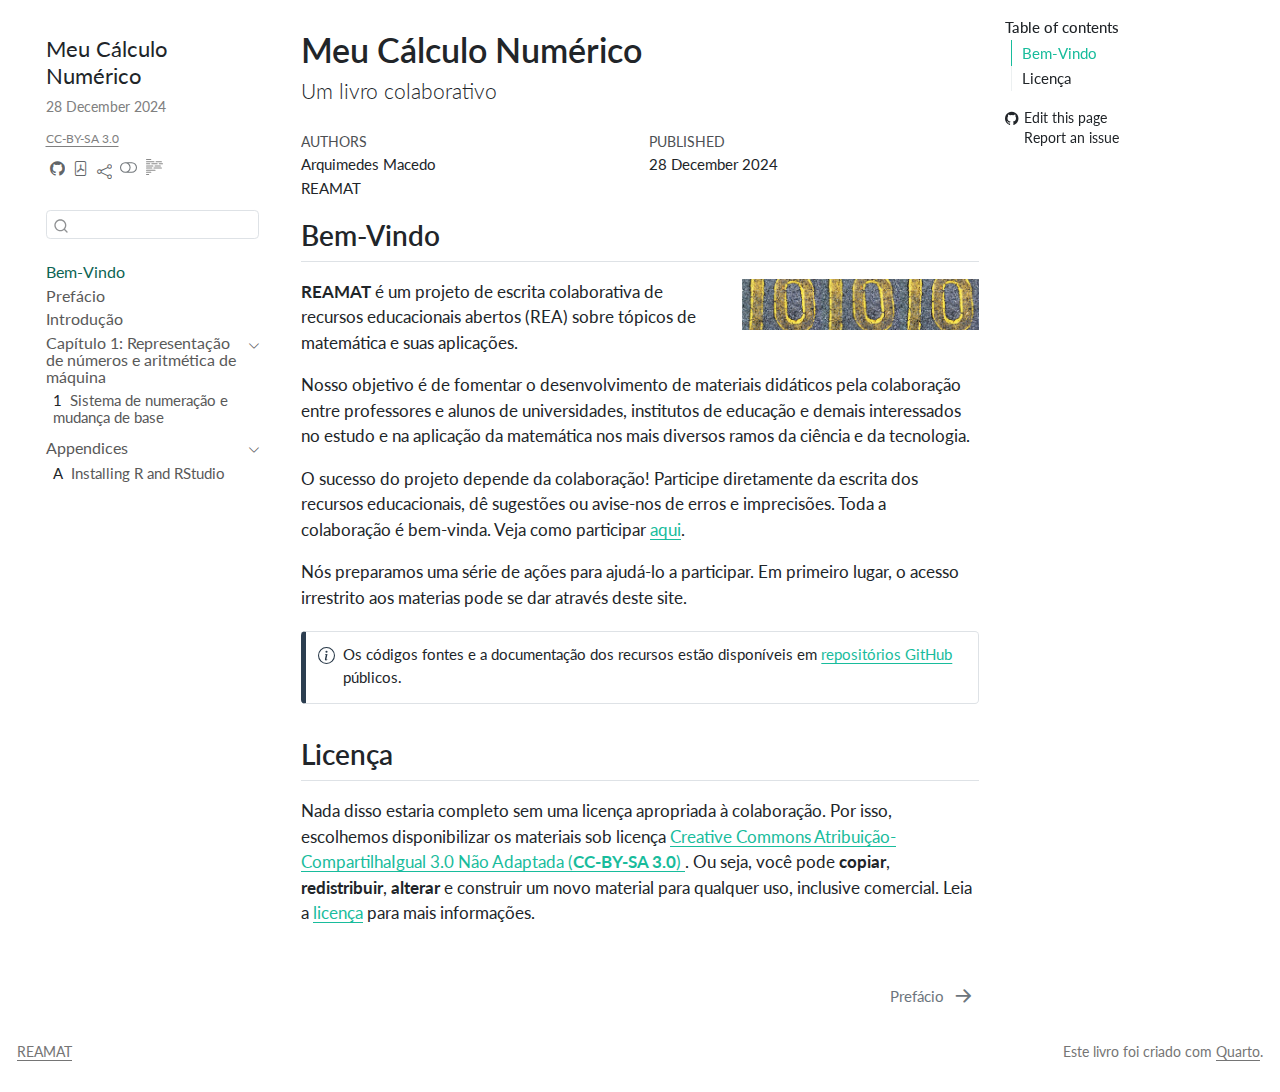
==== index.html @ 5744f6c1 "Built site for gh-pages" ====
<!DOCTYPE html>
<html xmlns="http://www.w3.org/1999/xhtml" lang="en" xml:lang="en"><head>

<meta charset="utf-8">
<meta name="generator" content="quarto-1.6.39">

<meta name="viewport" content="width=device-width, initial-scale=1.0, user-scalable=yes">

<meta name="author" content="Arquimedes Macedo">
<meta name="author" content="REAMAT">
<meta name="dcterms.date" content="2024-12-28">
<meta name="description" content="<p>Este livro é um projeto de escrita colaborativa de recursos educacionais abertos (REA) sobre tópicos de matemática e suas aplicações.</p>">

<title>Meu Cálculo Numérico</title>
<style>
code{white-space: pre-wrap;}
span.smallcaps{font-variant: small-caps;}
div.columns{display: flex; gap: min(4vw, 1.5em);}
div.column{flex: auto; overflow-x: auto;}
div.hanging-indent{margin-left: 1.5em; text-indent: -1.5em;}
ul.task-list{list-style: none;}
ul.task-list li input[type="checkbox"] {
  width: 0.8em;
  margin: 0 0.8em 0.2em -1em; /* quarto-specific, see https://github.com/quarto-dev/quarto-cli/issues/4556 */ 
  vertical-align: middle;
}
</style>


<script src="site_libs/quarto-nav/quarto-nav.js"></script>
<script src="site_libs/quarto-nav/headroom.min.js"></script>
<script src="site_libs/clipboard/clipboard.min.js"></script>
<script src="site_libs/quarto-search/autocomplete.umd.js"></script>
<script src="site_libs/quarto-search/fuse.min.js"></script>
<script src="site_libs/quarto-search/quarto-search.js"></script>
<meta name="quarto:offset" content="./">
<link href="./prefacio.html" rel="next">
<script src="site_libs/quarto-html/quarto.js"></script>
<script src="site_libs/quarto-html/popper.min.js"></script>
<script src="site_libs/quarto-html/tippy.umd.min.js"></script>
<script src="site_libs/quarto-html/anchor.min.js"></script>
<link href="site_libs/quarto-html/tippy.css" rel="stylesheet">
<link href="site_libs/quarto-html/quarto-syntax-highlighting-e26003cea8cd680ca0c55a263523d882.css" rel="stylesheet" class="quarto-color-scheme" id="quarto-text-highlighting-styles">
<link href="site_libs/quarto-html/quarto-syntax-highlighting-dark-d166b450ba5a8e9f7a0ab969bf6592c1.css" rel="prefetch" class="quarto-color-scheme quarto-color-alternate" id="quarto-text-highlighting-styles">
<script src="site_libs/bootstrap/bootstrap.min.js"></script>
<link href="site_libs/bootstrap/bootstrap-icons.css" rel="stylesheet">
<link href="site_libs/bootstrap/bootstrap-4f6263ad221f763a4834f521a0a25b97.min.css" rel="stylesheet" append-hash="true" class="quarto-color-scheme" id="quarto-bootstrap" data-mode="light">
<link href="site_libs/bootstrap/bootstrap-dark-022d0653e62d99952369f70845bfc6e9.min.css" rel="prefetch" append-hash="true" class="quarto-color-scheme quarto-color-alternate" id="quarto-bootstrap" data-mode="dark">
<script id="quarto-search-options" type="application/json">{
  "location": "sidebar",
  "copy-button": false,
  "collapse-after": 3,
  "panel-placement": "start",
  "type": "textbox",
  "limit": 50,
  "keyboard-shortcut": [
    "f",
    "/",
    "s"
  ],
  "show-item-context": false,
  "language": {
    "search-no-results-text": "No results",
    "search-matching-documents-text": "matching documents",
    "search-copy-link-title": "Copy link to search",
    "search-hide-matches-text": "Hide additional matches",
    "search-more-match-text": "more match in this document",
    "search-more-matches-text": "more matches in this document",
    "search-clear-button-title": "Clear",
    "search-text-placeholder": "",
    "search-detached-cancel-button-title": "Cancel",
    "search-submit-button-title": "Submit",
    "search-label": "Search"
  }
}</script>
<script type="text/x-mathjax-config">
  MathJax.Hub.Config({
    tex2jax: {
      inlineMath: [ ['$','$'], ["\\(","\\)"] ],
      displayMath: [ ['S$','S$'], ["\\[","\\]"] ]
      processEscapes: true
    }
  });
</script>


<link rel="stylesheet" href="helpers/html/styles.css">
<meta property="og:title" content="Meu Cálculo Numérico">
<meta property="og:description" content="Um livro colaborativo">
<meta property="og:image" content="https://www.ufrgs.br/reamat/CalculoNumerico/livro-py/main.html/jumbotron.jpg">
<meta property="og:site_name" content="Meu Cálculo Numérico">
</head>

<body class="nav-sidebar floating">

<div id="quarto-search-results"></div>
  <header id="quarto-header" class="headroom fixed-top">
  <nav class="quarto-secondary-nav">
    <div class="container-fluid d-flex">
      <button type="button" class="quarto-btn-toggle btn" data-bs-toggle="collapse" role="button" data-bs-target=".quarto-sidebar-collapse-item" aria-controls="quarto-sidebar" aria-expanded="false" aria-label="Toggle sidebar navigation" onclick="if (window.quartoToggleHeadroom) { window.quartoToggleHeadroom(); }">
        <i class="bi bi-layout-text-sidebar-reverse"></i>
      </button>
        <nav class="quarto-page-breadcrumbs" aria-label="breadcrumb"><ol class="breadcrumb"><li class="breadcrumb-item"><a href="./index.html">Bem-Vindo</a></li></ol></nav>
        <a class="flex-grow-1" role="navigation" data-bs-toggle="collapse" data-bs-target=".quarto-sidebar-collapse-item" aria-controls="quarto-sidebar" aria-expanded="false" aria-label="Toggle sidebar navigation" onclick="if (window.quartoToggleHeadroom) { window.quartoToggleHeadroom(); }">      
        </a>
      <button type="button" class="btn quarto-search-button" aria-label="Search" onclick="window.quartoOpenSearch();">
        <i class="bi bi-search"></i>
      </button>
    </div>
  </nav>
</header>
<!-- content -->
<div id="quarto-content" class="quarto-container page-columns page-rows-contents page-layout-article">
<!-- sidebar -->
  <nav id="quarto-sidebar" class="sidebar collapse collapse-horizontal quarto-sidebar-collapse-item sidebar-navigation floating overflow-auto">
    <div class="pt-lg-2 mt-2 text-left sidebar-header">
    <div class="sidebar-title mb-0 py-0">
      <a href="./">Meu Cálculo Numérico <br> <span style="color: gray; font-size: 0.8rem;">28 December 2024</span><br> </a><a href="https://creativecommons.org/licenses/by-sa/3.0/deed.pt_BR"><span style="color: gray; font-size: 0.7rem; text-decoration: underline;">CC-BY-SA 3.0</span></a><br> 
        <div class="sidebar-tools-main tools-wide">
    <a href="https://github.com/Ar-Kan/meu-calculo-numerico" title="Source Code" class="quarto-navigation-tool px-1" aria-label="Source Code"><i class="bi bi-github"></i></a>
    <a href="./Meu-Cálculo-Numérico.pdf" title="Download PDF" class="quarto-navigation-tool px-1" aria-label="Download PDF"><i class="bi bi-file-pdf"></i></a>
    <div class="dropdown">
      <a href="" title="Share" id="quarto-navigation-tool-dropdown-0" class="quarto-navigation-tool dropdown-toggle px-1" data-bs-toggle="dropdown" aria-expanded="false" role="link" aria-label="Share"><i class="bi bi-share"></i></a>
      <ul class="dropdown-menu" aria-labelledby="quarto-navigation-tool-dropdown-0">
          <li>
            <a class="dropdown-item sidebar-tools-main-item" href="https://twitter.com/intent/tweet?url=|url|">
              <i class="bi bi-twitter pe-1"></i>
            Twitter
            </a>
          </li>
          <li>
            <a class="dropdown-item sidebar-tools-main-item" href="https://www.facebook.com/sharer/sharer.php?u=|url|">
              <i class="bi bi-facebook pe-1"></i>
            Facebook
            </a>
          </li>
          <li>
            <a class="dropdown-item sidebar-tools-main-item" href="https://www.linkedin.com/sharing/share-offsite/?url=|url|">
              <i class="bi bi-linkedin pe-1"></i>
            LinkedIn
            </a>
          </li>
      </ul>
    </div>
  <a href="" class="quarto-color-scheme-toggle quarto-navigation-tool  px-1" onclick="window.quartoToggleColorScheme(); return false;" title="Toggle dark mode"><i class="bi"></i></a>
  <a href="" class="quarto-reader-toggle quarto-navigation-tool px-1" onclick="window.quartoToggleReader(); return false;" title="Toggle reader mode">
  <div class="quarto-reader-toggle-btn">
  <i class="bi"></i>
  </div>
</a>
</div>
    </div>
      </div>
        <div class="mt-2 flex-shrink-0 align-items-center">
        <div class="sidebar-search">
        <div id="quarto-search" class="" title="Search"></div>
        </div>
        </div>
    <div class="sidebar-menu-container"> 
    <ul class="list-unstyled mt-1">
        <li class="sidebar-item">
  <div class="sidebar-item-container"> 
  <a href="./index.html" class="sidebar-item-text sidebar-link active">
 <span class="menu-text">Bem-Vindo</span></a>
  </div>
</li>
        <li class="sidebar-item">
  <div class="sidebar-item-container"> 
  <a href="./prefacio.html" class="sidebar-item-text sidebar-link">
 <span class="menu-text">Prefácio</span></a>
  </div>
</li>
        <li class="sidebar-item">
  <div class="sidebar-item-container"> 
  <a href="./introducao.html" class="sidebar-item-text sidebar-link">
 <span class="menu-text">Introdução</span></a>
  </div>
</li>
        <li class="sidebar-item sidebar-item-section">
      <div class="sidebar-item-container"> 
            <a href="./capitulos/01_aritmetica/00_capitulo.html" class="sidebar-item-text sidebar-link">
 <span class="menu-text">Capítulo 1: Representação de números e aritmética de máquina</span></a>
          <a class="sidebar-item-toggle text-start" data-bs-toggle="collapse" data-bs-target="#quarto-sidebar-section-1" role="navigation" aria-expanded="true" aria-label="Toggle section">
            <i class="bi bi-chevron-right ms-2"></i>
          </a> 
      </div>
      <ul id="quarto-sidebar-section-1" class="collapse list-unstyled sidebar-section depth1 show">  
          <li class="sidebar-item">
  <div class="sidebar-item-container"> 
  <a href="./capitulos/01_aritmetica/01_sistema_de_numeracao.html" class="sidebar-item-text sidebar-link">
 <span class="menu-text"><span class="chapter-number">1</span>&nbsp; <span class="chapter-title">Sistema de numeração e mudança de base</span></span></a>
  </div>
</li>
      </ul>
  </li>
        <li class="sidebar-item sidebar-item-section">
      <div class="sidebar-item-container"> 
            <a class="sidebar-item-text sidebar-link text-start" data-bs-toggle="collapse" data-bs-target="#quarto-sidebar-section-2" role="navigation" aria-expanded="true">
 <span class="menu-text">Appendices</span></a>
          <a class="sidebar-item-toggle text-start" data-bs-toggle="collapse" data-bs-target="#quarto-sidebar-section-2" role="navigation" aria-expanded="true" aria-label="Toggle section">
            <i class="bi bi-chevron-right ms-2"></i>
          </a> 
      </div>
      <ul id="quarto-sidebar-section-2" class="collapse list-unstyled sidebar-section depth1 show">  
          <li class="sidebar-item">
  <div class="sidebar-item-container"> 
  <a href="./apendices/a1-starting.html" class="sidebar-item-text sidebar-link">
 <span class="menu-text"><span class="chapter-number">A</span>&nbsp; <span class="chapter-title">Installing R and RStudio</span></span></a>
  </div>
</li>
      </ul>
  </li>
    </ul>
    </div>
</nav>
<div id="quarto-sidebar-glass" class="quarto-sidebar-collapse-item" data-bs-toggle="collapse" data-bs-target=".quarto-sidebar-collapse-item"></div>
<!-- margin-sidebar -->
    <div id="quarto-margin-sidebar" class="sidebar margin-sidebar">
        <nav id="TOC" role="doc-toc" class="toc-active" data-toc-expanded="99">
    <h2 id="toc-title">Table of contents</h2>
   
  <ul>
  <li><a href="#bem-vindo" id="toc-bem-vindo" class="nav-link active" data-scroll-target="#bem-vindo">Bem-Vindo</a></li>
  <li><a href="#licença" id="toc-licença" class="nav-link" data-scroll-target="#licença">Licença</a></li>
  </ul>
<div class="toc-actions"><ul><li><a href="https://github.com/Ar-Kan/meu-calculo-numerico/edit/master/index.qmd" class="toc-action"><i class="bi bi-github"></i>Edit this page</a></li><li><a href="https://github.com/Ar-Kan/meu-calculo-numerico/issues/new" class="toc-action"><i class="bi empty"></i>Report an issue</a></li></ul></div></nav>
    </div>
<!-- main -->
<main class="content" id="quarto-document-content">

<header id="title-block-header" class="quarto-title-block default">
<div class="quarto-title">
<h1 class="title">Meu Cálculo Numérico</h1>
<p class="subtitle lead">Um livro colaborativo</p>
</div>



<div class="quarto-title-meta">

    <div>
    <div class="quarto-title-meta-heading">Authors</div>
    <div class="quarto-title-meta-contents">
             <p>Arquimedes Macedo </p>
             <p>REAMAT </p>
          </div>
  </div>
    
    <div>
    <div class="quarto-title-meta-heading">Published</div>
    <div class="quarto-title-meta-contents">
      <p class="date">28 December 2024</p>
    </div>
  </div>
  
    
  </div>
  


</header>



<section id="bem-vindo" class="level2 unnumbered">
<h2 class="unnumbered anchored" data-anchor-id="bem-vindo">Bem-Vindo</h2><p><img src="jumbotron.jpg" title="Meu Cálculo Numérico" class="quarto-cover-image img-fluid"></p>
<p><strong>REAMAT</strong> é um projeto de escrita colaborativa de recursos educacionais abertos (REA) sobre tópicos de matemática e suas aplicações.</p>
<p>Nosso objetivo é de fomentar o desenvolvimento de materiais didáticos pela colaboração entre professores e alunos de universidades, institutos de educação e demais interessados no estudo e na aplicação da matemática nos mais diversos ramos da ciência e da tecnologia.</p>
<p>O sucesso do projeto depende da colaboração! Participe diretamente da escrita dos recursos educacionais, dê sugestões ou avise-nos de erros e imprecisões. Toda a colaboração é bem-vinda. Veja como participar <a href="#">aqui</a>.</p>
<p>Nós preparamos uma série de ações para ajudá-lo a participar. Em primeiro lugar, o acesso irrestrito aos materias pode se dar através deste site.</p>
<div class="callout callout-style-simple callout-note">
<div class="callout-body d-flex">
<div class="callout-icon-container">
<i class="callout-icon"></i>
</div>
<div class="callout-body-container">
<p>Os códigos fontes e a documentação dos recursos estão disponíveis em <a href="https://github.com/reamat" target="_blank">repositórios GitHub</a> públicos.</p>
</div>
</div>
</div>
</section>
<section id="licença" class="level2">
<h2 class="anchored" data-anchor-id="licença">Licença</h2>
Nada disso estaria completo sem uma licença apropriada à colaboração. Por isso, escolhemos disponibilizar os materiais sob licença <a href="https://creativecommons.org/licenses/by-sa/3.0/" target="_blank"> Creative Commons Atribuição-CompartilhaIgual 3.0 Não Adaptada (<strong>CC-BY-SA 3.0</strong>) </a>. Ou seja, você pode <strong>copiar</strong>, <strong>redistribuir</strong>, <strong>alterar</strong> e construir um novo material para qualquer uso, inclusive comercial. Leia a <a href="https://creativecommons.org/licenses/by-sa/3.0/" target="_blank">licença</a> para mais informações.
<p></p>


</section>

</main> <!-- /main -->
<script id="quarto-html-after-body" type="application/javascript">
window.document.addEventListener("DOMContentLoaded", function (event) {
  const toggleBodyColorMode = (bsSheetEl) => {
    const mode = bsSheetEl.getAttribute("data-mode");
    const bodyEl = window.document.querySelector("body");
    if (mode === "dark") {
      bodyEl.classList.add("quarto-dark");
      bodyEl.classList.remove("quarto-light");
    } else {
      bodyEl.classList.add("quarto-light");
      bodyEl.classList.remove("quarto-dark");
    }
  }
  const toggleBodyColorPrimary = () => {
    const bsSheetEl = window.document.querySelector("link#quarto-bootstrap");
    if (bsSheetEl) {
      toggleBodyColorMode(bsSheetEl);
    }
  }
  toggleBodyColorPrimary();  
  const disableStylesheet = (stylesheets) => {
    for (let i=0; i < stylesheets.length; i++) {
      const stylesheet = stylesheets[i];
      stylesheet.rel = 'prefetch';
    }
  }
  const enableStylesheet = (stylesheets) => {
    for (let i=0; i < stylesheets.length; i++) {
      const stylesheet = stylesheets[i];
      stylesheet.rel = 'stylesheet';
    }
  }
  const manageTransitions = (selector, allowTransitions) => {
    const els = window.document.querySelectorAll(selector);
    for (let i=0; i < els.length; i++) {
      const el = els[i];
      if (allowTransitions) {
        el.classList.remove('notransition');
      } else {
        el.classList.add('notransition');
      }
    }
  }
  const toggleGiscusIfUsed = (isAlternate, darkModeDefault) => {
    const baseTheme = document.querySelector('#giscus-base-theme')?.value ?? 'light';
    const alternateTheme = document.querySelector('#giscus-alt-theme')?.value ?? 'dark';
    let newTheme = '';
    if(darkModeDefault) {
      newTheme = isAlternate ? baseTheme : alternateTheme;
    } else {
      newTheme = isAlternate ? alternateTheme : baseTheme;
    }
    const changeGiscusTheme = () => {
      // From: https://github.com/giscus/giscus/issues/336
      const sendMessage = (message) => {
        const iframe = document.querySelector('iframe.giscus-frame');
        if (!iframe) return;
        iframe.contentWindow.postMessage({ giscus: message }, 'https://giscus.app');
      }
      sendMessage({
        setConfig: {
          theme: newTheme
        }
      });
    }
    const isGiscussLoaded = window.document.querySelector('iframe.giscus-frame') !== null;
    if (isGiscussLoaded) {
      changeGiscusTheme();
    }
  }
  const toggleColorMode = (alternate) => {
    // Switch the stylesheets
    const alternateStylesheets = window.document.querySelectorAll('link.quarto-color-scheme.quarto-color-alternate');
    manageTransitions('#quarto-margin-sidebar .nav-link', false);
    if (alternate) {
      enableStylesheet(alternateStylesheets);
      for (const sheetNode of alternateStylesheets) {
        if (sheetNode.id === "quarto-bootstrap") {
          toggleBodyColorMode(sheetNode);
        }
      }
    } else {
      disableStylesheet(alternateStylesheets);
      toggleBodyColorPrimary();
    }
    manageTransitions('#quarto-margin-sidebar .nav-link', true);
    // Switch the toggles
    const toggles = window.document.querySelectorAll('.quarto-color-scheme-toggle');
    for (let i=0; i < toggles.length; i++) {
      const toggle = toggles[i];
      if (toggle) {
        if (alternate) {
          toggle.classList.add("alternate");     
        } else {
          toggle.classList.remove("alternate");
        }
      }
    }
    // Hack to workaround the fact that safari doesn't
    // properly recolor the scrollbar when toggling (#1455)
    if (navigator.userAgent.indexOf('Safari') > 0 && navigator.userAgent.indexOf('Chrome') == -1) {
      manageTransitions("body", false);
      window.scrollTo(0, 1);
      setTimeout(() => {
        window.scrollTo(0, 0);
        manageTransitions("body", true);
      }, 40);  
    }
  }
  const isFileUrl = () => { 
    return window.location.protocol === 'file:';
  }
  const hasAlternateSentinel = () => {  
    let styleSentinel = getColorSchemeSentinel();
    if (styleSentinel !== null) {
      return styleSentinel === "alternate";
    } else {
      return false;
    }
  }
  const setStyleSentinel = (alternate) => {
    const value = alternate ? "alternate" : "default";
    if (!isFileUrl()) {
      window.localStorage.setItem("quarto-color-scheme", value);
    } else {
      localAlternateSentinel = value;
    }
  }
  const getColorSchemeSentinel = () => {
    if (!isFileUrl()) {
      const storageValue = window.localStorage.getItem("quarto-color-scheme");
      return storageValue != null ? storageValue : localAlternateSentinel;
    } else {
      return localAlternateSentinel;
    }
  }
  const darkModeDefault = false;
  let localAlternateSentinel = darkModeDefault ? 'alternate' : 'default';
  // Dark / light mode switch
  window.quartoToggleColorScheme = () => {
    // Read the current dark / light value 
    let toAlternate = !hasAlternateSentinel();
    toggleColorMode(toAlternate);
    setStyleSentinel(toAlternate);
    toggleGiscusIfUsed(toAlternate, darkModeDefault);
  };
  // Ensure there is a toggle, if there isn't float one in the top right
  if (window.document.querySelector('.quarto-color-scheme-toggle') === null) {
    const a = window.document.createElement('a');
    a.classList.add('top-right');
    a.classList.add('quarto-color-scheme-toggle');
    a.href = "";
    a.onclick = function() { try { window.quartoToggleColorScheme(); } catch {} return false; };
    const i = window.document.createElement("i");
    i.classList.add('bi');
    a.appendChild(i);
    window.document.body.appendChild(a);
  }
  // Switch to dark mode if need be
  if (hasAlternateSentinel()) {
    toggleColorMode(true);
  } else {
    toggleColorMode(false);
  }
  const icon = "";
  const anchorJS = new window.AnchorJS();
  anchorJS.options = {
    placement: 'right',
    icon: icon
  };
  anchorJS.add('.anchored');
  const isCodeAnnotation = (el) => {
    for (const clz of el.classList) {
      if (clz.startsWith('code-annotation-')) {                     
        return true;
      }
    }
    return false;
  }
  const onCopySuccess = function(e) {
    // button target
    const button = e.trigger;
    // don't keep focus
    button.blur();
    // flash "checked"
    button.classList.add('code-copy-button-checked');
    var currentTitle = button.getAttribute("title");
    button.setAttribute("title", "Copied!");
    let tooltip;
    if (window.bootstrap) {
      button.setAttribute("data-bs-toggle", "tooltip");
      button.setAttribute("data-bs-placement", "left");
      button.setAttribute("data-bs-title", "Copied!");
      tooltip = new bootstrap.Tooltip(button, 
        { trigger: "manual", 
          customClass: "code-copy-button-tooltip",
          offset: [0, -8]});
      tooltip.show();    
    }
    setTimeout(function() {
      if (tooltip) {
        tooltip.hide();
        button.removeAttribute("data-bs-title");
        button.removeAttribute("data-bs-toggle");
        button.removeAttribute("data-bs-placement");
      }
      button.setAttribute("title", currentTitle);
      button.classList.remove('code-copy-button-checked');
    }, 1000);
    // clear code selection
    e.clearSelection();
  }
  const getTextToCopy = function(trigger) {
      const codeEl = trigger.previousElementSibling.cloneNode(true);
      for (const childEl of codeEl.children) {
        if (isCodeAnnotation(childEl)) {
          childEl.remove();
        }
      }
      return codeEl.innerText;
  }
  const clipboard = new window.ClipboardJS('.code-copy-button:not([data-in-quarto-modal])', {
    text: getTextToCopy
  });
  clipboard.on('success', onCopySuccess);
  if (window.document.getElementById('quarto-embedded-source-code-modal')) {
    const clipboardModal = new window.ClipboardJS('.code-copy-button[data-in-quarto-modal]', {
      text: getTextToCopy,
      container: window.document.getElementById('quarto-embedded-source-code-modal')
    });
    clipboardModal.on('success', onCopySuccess);
  }
    var localhostRegex = new RegExp(/^(?:http|https):\/\/localhost\:?[0-9]*\//);
    var mailtoRegex = new RegExp(/^mailto:/);
      var filterRegex = new RegExp("https:\/\/www\.ufrgs\.br\/reamat\/CalculoNumerico\/livro-py\/main\.html");
    var isInternal = (href) => {
        return filterRegex.test(href) || localhostRegex.test(href) || mailtoRegex.test(href);
    }
    // Inspect non-navigation links and adorn them if external
 	var links = window.document.querySelectorAll('a[href]:not(.nav-link):not(.navbar-brand):not(.toc-action):not(.sidebar-link):not(.sidebar-item-toggle):not(.pagination-link):not(.no-external):not([aria-hidden]):not(.dropdown-item):not(.quarto-navigation-tool):not(.about-link)');
    for (var i=0; i<links.length; i++) {
      const link = links[i];
      if (!isInternal(link.href)) {
        // undo the damage that might have been done by quarto-nav.js in the case of
        // links that we want to consider external
        if (link.dataset.originalHref !== undefined) {
          link.href = link.dataset.originalHref;
        }
          // target, if specified
          link.setAttribute("target", "_blank");
          if (link.getAttribute("rel") === null) {
            link.setAttribute("rel", "noopener");
          }
      }
    }
  function tippyHover(el, contentFn, onTriggerFn, onUntriggerFn) {
    const config = {
      allowHTML: true,
      maxWidth: 500,
      delay: 100,
      arrow: false,
      appendTo: function(el) {
          return el.parentElement;
      },
      interactive: true,
      interactiveBorder: 10,
      theme: 'quarto',
      placement: 'bottom-start',
    };
    if (contentFn) {
      config.content = contentFn;
    }
    if (onTriggerFn) {
      config.onTrigger = onTriggerFn;
    }
    if (onUntriggerFn) {
      config.onUntrigger = onUntriggerFn;
    }
    window.tippy(el, config); 
  }
  const noterefs = window.document.querySelectorAll('a[role="doc-noteref"]');
  for (var i=0; i<noterefs.length; i++) {
    const ref = noterefs[i];
    tippyHover(ref, function() {
      // use id or data attribute instead here
      let href = ref.getAttribute('data-footnote-href') || ref.getAttribute('href');
      try { href = new URL(href).hash; } catch {}
      const id = href.replace(/^#\/?/, "");
      const note = window.document.getElementById(id);
      if (note) {
        return note.innerHTML;
      } else {
        return "";
      }
    });
  }
  const xrefs = window.document.querySelectorAll('a.quarto-xref');
  const processXRef = (id, note) => {
    // Strip column container classes
    const stripColumnClz = (el) => {
      el.classList.remove("page-full", "page-columns");
      if (el.children) {
        for (const child of el.children) {
          stripColumnClz(child);
        }
      }
    }
    stripColumnClz(note)
    if (id === null || id.startsWith('sec-')) {
      // Special case sections, only their first couple elements
      const container = document.createElement("div");
      if (note.children && note.children.length > 2) {
        container.appendChild(note.children[0].cloneNode(true));
        for (let i = 1; i < note.children.length; i++) {
          const child = note.children[i];
          if (child.tagName === "P" && child.innerText === "") {
            continue;
          } else {
            container.appendChild(child.cloneNode(true));
            break;
          }
        }
        if (window.Quarto?.typesetMath) {
          window.Quarto.typesetMath(container);
        }
        return container.innerHTML
      } else {
        if (window.Quarto?.typesetMath) {
          window.Quarto.typesetMath(note);
        }
        return note.innerHTML;
      }
    } else {
      // Remove any anchor links if they are present
      const anchorLink = note.querySelector('a.anchorjs-link');
      if (anchorLink) {
        anchorLink.remove();
      }
      if (window.Quarto?.typesetMath) {
        window.Quarto.typesetMath(note);
      }
      if (note.classList.contains("callout")) {
        return note.outerHTML;
      } else {
        return note.innerHTML;
      }
    }
  }
  for (var i=0; i<xrefs.length; i++) {
    const xref = xrefs[i];
    tippyHover(xref, undefined, function(instance) {
      instance.disable();
      let url = xref.getAttribute('href');
      let hash = undefined; 
      if (url.startsWith('#')) {
        hash = url;
      } else {
        try { hash = new URL(url).hash; } catch {}
      }
      if (hash) {
        const id = hash.replace(/^#\/?/, "");
        const note = window.document.getElementById(id);
        if (note !== null) {
          try {
            const html = processXRef(id, note.cloneNode(true));
            instance.setContent(html);
          } finally {
            instance.enable();
            instance.show();
          }
        } else {
          // See if we can fetch this
          fetch(url.split('#')[0])
          .then(res => res.text())
          .then(html => {
            const parser = new DOMParser();
            const htmlDoc = parser.parseFromString(html, "text/html");
            const note = htmlDoc.getElementById(id);
            if (note !== null) {
              const html = processXRef(id, note);
              instance.setContent(html);
            } 
          }).finally(() => {
            instance.enable();
            instance.show();
          });
        }
      } else {
        // See if we can fetch a full url (with no hash to target)
        // This is a special case and we should probably do some content thinning / targeting
        fetch(url)
        .then(res => res.text())
        .then(html => {
          const parser = new DOMParser();
          const htmlDoc = parser.parseFromString(html, "text/html");
          const note = htmlDoc.querySelector('main.content');
          if (note !== null) {
            // This should only happen for chapter cross references
            // (since there is no id in the URL)
            // remove the first header
            if (note.children.length > 0 && note.children[0].tagName === "HEADER") {
              note.children[0].remove();
            }
            const html = processXRef(null, note);
            instance.setContent(html);
          } 
        }).finally(() => {
          instance.enable();
          instance.show();
        });
      }
    }, function(instance) {
    });
  }
      let selectedAnnoteEl;
      const selectorForAnnotation = ( cell, annotation) => {
        let cellAttr = 'data-code-cell="' + cell + '"';
        let lineAttr = 'data-code-annotation="' +  annotation + '"';
        const selector = 'span[' + cellAttr + '][' + lineAttr + ']';
        return selector;
      }
      const selectCodeLines = (annoteEl) => {
        const doc = window.document;
        const targetCell = annoteEl.getAttribute("data-target-cell");
        const targetAnnotation = annoteEl.getAttribute("data-target-annotation");
        const annoteSpan = window.document.querySelector(selectorForAnnotation(targetCell, targetAnnotation));
        const lines = annoteSpan.getAttribute("data-code-lines").split(",");
        const lineIds = lines.map((line) => {
          return targetCell + "-" + line;
        })
        let top = null;
        let height = null;
        let parent = null;
        if (lineIds.length > 0) {
            //compute the position of the single el (top and bottom and make a div)
            const el = window.document.getElementById(lineIds[0]);
            top = el.offsetTop;
            height = el.offsetHeight;
            parent = el.parentElement.parentElement;
          if (lineIds.length > 1) {
            const lastEl = window.document.getElementById(lineIds[lineIds.length - 1]);
            const bottom = lastEl.offsetTop + lastEl.offsetHeight;
            height = bottom - top;
          }
          if (top !== null && height !== null && parent !== null) {
            // cook up a div (if necessary) and position it 
            let div = window.document.getElementById("code-annotation-line-highlight");
            if (div === null) {
              div = window.document.createElement("div");
              div.setAttribute("id", "code-annotation-line-highlight");
              div.style.position = 'absolute';
              parent.appendChild(div);
            }
            div.style.top = top - 2 + "px";
            div.style.height = height + 4 + "px";
            div.style.left = 0;
            let gutterDiv = window.document.getElementById("code-annotation-line-highlight-gutter");
            if (gutterDiv === null) {
              gutterDiv = window.document.createElement("div");
              gutterDiv.setAttribute("id", "code-annotation-line-highlight-gutter");
              gutterDiv.style.position = 'absolute';
              const codeCell = window.document.getElementById(targetCell);
              const gutter = codeCell.querySelector('.code-annotation-gutter');
              gutter.appendChild(gutterDiv);
            }
            gutterDiv.style.top = top - 2 + "px";
            gutterDiv.style.height = height + 4 + "px";
          }
          selectedAnnoteEl = annoteEl;
        }
      };
      const unselectCodeLines = () => {
        const elementsIds = ["code-annotation-line-highlight", "code-annotation-line-highlight-gutter"];
        elementsIds.forEach((elId) => {
          const div = window.document.getElementById(elId);
          if (div) {
            div.remove();
          }
        });
        selectedAnnoteEl = undefined;
      };
        // Handle positioning of the toggle
    window.addEventListener(
      "resize",
      throttle(() => {
        elRect = undefined;
        if (selectedAnnoteEl) {
          selectCodeLines(selectedAnnoteEl);
        }
      }, 10)
    );
    function throttle(fn, ms) {
    let throttle = false;
    let timer;
      return (...args) => {
        if(!throttle) { // first call gets through
            fn.apply(this, args);
            throttle = true;
        } else { // all the others get throttled
            if(timer) clearTimeout(timer); // cancel #2
            timer = setTimeout(() => {
              fn.apply(this, args);
              timer = throttle = false;
            }, ms);
        }
      };
    }
      // Attach click handler to the DT
      const annoteDls = window.document.querySelectorAll('dt[data-target-cell]');
      for (const annoteDlNode of annoteDls) {
        annoteDlNode.addEventListener('click', (event) => {
          const clickedEl = event.target;
          if (clickedEl !== selectedAnnoteEl) {
            unselectCodeLines();
            const activeEl = window.document.querySelector('dt[data-target-cell].code-annotation-active');
            if (activeEl) {
              activeEl.classList.remove('code-annotation-active');
            }
            selectCodeLines(clickedEl);
            clickedEl.classList.add('code-annotation-active');
          } else {
            // Unselect the line
            unselectCodeLines();
            clickedEl.classList.remove('code-annotation-active');
          }
        });
      }
  const findCites = (el) => {
    const parentEl = el.parentElement;
    if (parentEl) {
      const cites = parentEl.dataset.cites;
      if (cites) {
        return {
          el,
          cites: cites.split(' ')
        };
      } else {
        return findCites(el.parentElement)
      }
    } else {
      return undefined;
    }
  };
  var bibliorefs = window.document.querySelectorAll('a[role="doc-biblioref"]');
  for (var i=0; i<bibliorefs.length; i++) {
    const ref = bibliorefs[i];
    const citeInfo = findCites(ref);
    if (citeInfo) {
      tippyHover(citeInfo.el, function() {
        var popup = window.document.createElement('div');
        citeInfo.cites.forEach(function(cite) {
          var citeDiv = window.document.createElement('div');
          citeDiv.classList.add('hanging-indent');
          citeDiv.classList.add('csl-entry');
          var biblioDiv = window.document.getElementById('ref-' + cite);
          if (biblioDiv) {
            citeDiv.innerHTML = biblioDiv.innerHTML;
          }
          popup.appendChild(citeDiv);
        });
        return popup.innerHTML;
      });
    }
  }
});
</script>
<nav class="page-navigation">
  <div class="nav-page nav-page-previous">
  </div>
  <div class="nav-page nav-page-next">
      <a href="./prefacio.html" class="pagination-link" aria-label="Prefácio">
        <span class="nav-page-text">Prefácio</span> <i class="bi bi-arrow-right-short"></i>
      </a>
  </div>
</nav>
</div> <!-- /content -->
<footer class="footer">
  <div class="nav-footer">
    <div class="nav-footer-left">
<p><a href="https://www.ufrgs.br/reamat/CalculoNumerico/index.html">REAMAT</a></p>
</div>   
    <div class="nav-footer-center">
      &nbsp;
    <div class="toc-actions d-sm-block d-md-none"><ul><li><a href="https://github.com/Ar-Kan/meu-calculo-numerico/edit/master/index.qmd" class="toc-action"><i class="bi bi-github"></i>Edit this page</a></li><li><a href="https://github.com/Ar-Kan/meu-calculo-numerico/issues/new" class="toc-action"><i class="bi empty"></i>Report an issue</a></li></ul></div></div>
    <div class="nav-footer-right">
<p>Este livro foi criado com <a href="https://quarto.org/">Quarto</a>.</p>
</div>
  </div>
</footer>




</body></html>
---- site_libs/quarto-html/tippy.css ----
.tippy-box[data-animation=fade][data-state=hidden]{opacity:0}[data-tippy-root]{max-width:calc(100vw - 10px)}.tippy-box{position:relative;background-color:#333;color:#fff;border-radius:4px;font-size:14px;line-height:1.4;white-space:normal;outline:0;transition-property:transform,visibility,opacity}.tippy-box[data-placement^=top]>.tippy-arrow{bottom:0}.tippy-box[data-placement^=top]>.tippy-arrow:before{bottom:-7px;left:0;border-width:8px 8px 0;border-top-color:initial;transform-origin:center top}.tippy-box[data-placement^=bottom]>.tippy-arrow{top:0}.tippy-box[data-placement^=bottom]>.tippy-arrow:before{top:-7px;left:0;border-width:0 8px 8px;border-bottom-color:initial;transform-origin:center bottom}.tippy-box[data-placement^=left]>.tippy-arrow{right:0}.tippy-box[data-placement^=left]>.tippy-arrow:before{border-width:8px 0 8px 8px;border-left-color:initial;right:-7px;transform-origin:center left}.tippy-box[data-placement^=right]>.tippy-arrow{left:0}.tippy-box[data-placement^=right]>.tippy-arrow:before{left:-7px;border-width:8px 8px 8px 0;border-right-color:initial;transform-origin:center right}.tippy-box[data-inertia][data-state=visible]{transition-timing-function:cubic-bezier(.54,1.5,.38,1.11)}.tippy-arrow{width:16px;height:16px;color:#333}.tippy-arrow:before{content:"";position:absolute;border-color:transparent;border-style:solid}.tippy-content{position:relative;padding:5px 9px;z-index:1}
---- site_libs/quarto-html/quarto-syntax-highlighting-e26003cea8cd680ca0c55a263523d882.css ----
/* quarto syntax highlight colors */
:root {
  --quarto-hl-ot-color: #003B4F;
  --quarto-hl-at-color: #657422;
  --quarto-hl-ss-color: #20794D;
  --quarto-hl-an-color: #5E5E5E;
  --quarto-hl-fu-color: #4758AB;
  --quarto-hl-st-color: #20794D;
  --quarto-hl-cf-color: #003B4F;
  --quarto-hl-op-color: #5E5E5E;
  --quarto-hl-er-color: #AD0000;
  --quarto-hl-bn-color: #AD0000;
  --quarto-hl-al-color: #AD0000;
  --quarto-hl-va-color: #111111;
  --quarto-hl-bu-color: inherit;
  --quarto-hl-ex-color: inherit;
  --quarto-hl-pp-color: #AD0000;
  --quarto-hl-in-color: #5E5E5E;
  --quarto-hl-vs-color: #20794D;
  --quarto-hl-wa-color: #5E5E5E;
  --quarto-hl-do-color: #5E5E5E;
  --quarto-hl-im-color: #00769E;
  --quarto-hl-ch-color: #20794D;
  --quarto-hl-dt-color: #AD0000;
  --quarto-hl-fl-color: #AD0000;
  --quarto-hl-co-color: #5E5E5E;
  --quarto-hl-cv-color: #5E5E5E;
  --quarto-hl-cn-color: #8f5902;
  --quarto-hl-sc-color: #5E5E5E;
  --quarto-hl-dv-color: #AD0000;
  --quarto-hl-kw-color: #003B4F;
}

/* other quarto variables */
:root {
  --quarto-font-monospace: SFMono-Regular, Menlo, Monaco, Consolas, "Liberation Mono", "Courier New", monospace;
}

pre > code.sourceCode > span {
  color: #003B4F;
}

code span {
  color: #003B4F;
}

code.sourceCode > span {
  color: #003B4F;
}

div.sourceCode,
div.sourceCode pre.sourceCode {
  color: #003B4F;
}

code span.ot {
  color: #003B4F;
  font-style: inherit;
}

code span.at {
  color: #657422;
  font-style: inherit;
}

code span.ss {
  color: #20794D;
  font-style: inherit;
}

code span.an {
  color: #5E5E5E;
  font-style: inherit;
}

code span.fu {
  color: #4758AB;
  font-style: inherit;
}

code span.st {
  color: #20794D;
  font-style: inherit;
}

code span.cf {
  color: #003B4F;
  font-weight: bold;
  font-style: inherit;
}

code span.op {
  color: #5E5E5E;
  font-style: inherit;
}

code span.er {
  color: #AD0000;
  font-style: inherit;
}

code span.bn {
  color: #AD0000;
  font-style: inherit;
}

code span.al {
  color: #AD0000;
  font-style: inherit;
}

code span.va {
  color: #111111;
  font-style: inherit;
}

code span.bu {
  font-style: inherit;
}

code span.ex {
  font-style: inherit;
}

code span.pp {
  color: #AD0000;
  font-style: inherit;
}

code span.in {
  color: #5E5E5E;
  font-style: inherit;
}

code span.vs {
  color: #20794D;
  font-style: inherit;
}

code span.wa {
  color: #5E5E5E;
  font-style: italic;
}

code span.do {
  color: #5E5E5E;
  font-style: italic;
}

code span.im {
  color: #00769E;
  font-style: inherit;
}

code span.ch {
  color: #20794D;
  font-style: inherit;
}

code span.dt {
  color: #AD0000;
  font-style: inherit;
}

code span.fl {
  color: #AD0000;
  font-style: inherit;
}

code span.co {
  color: #5E5E5E;
  font-style: inherit;
}

code span.cv {
  color: #5E5E5E;
  font-style: italic;
}

code span.cn {
  color: #8f5902;
  font-style: inherit;
}

code span.sc {
  color: #5E5E5E;
  font-style: inherit;
}

code span.dv {
  color: #AD0000;
  font-style: inherit;
}

code span.kw {
  color: #003B4F;
  font-weight: bold;
  font-style: inherit;
}

.prevent-inlining {
  content: "</";
}

/*# sourceMappingURL=e90e9ab646ea9b1aaa61e089606e0f97.css.map */
---- site_libs/quarto-html/quarto-syntax-highlighting-dark-d166b450ba5a8e9f7a0ab969bf6592c1.css ----
/* quarto syntax highlight colors */
:root {
  --quarto-hl-al-color: #f07178;
  --quarto-hl-an-color: #d4d0ab;
  --quarto-hl-at-color: #00e0e0;
  --quarto-hl-bn-color: #d4d0ab;
  --quarto-hl-bu-color: #abe338;
  --quarto-hl-ch-color: #abe338;
  --quarto-hl-co-color: #f8f8f2;
  --quarto-hl-cv-color: #ffd700;
  --quarto-hl-cn-color: #ffd700;
  --quarto-hl-cf-color: #ffa07a;
  --quarto-hl-dt-color: #ffa07a;
  --quarto-hl-dv-color: #d4d0ab;
  --quarto-hl-do-color: #f8f8f2;
  --quarto-hl-er-color: #f07178;
  --quarto-hl-ex-color: #00e0e0;
  --quarto-hl-fl-color: #d4d0ab;
  --quarto-hl-fu-color: #ffa07a;
  --quarto-hl-im-color: #abe338;
  --quarto-hl-in-color: #d4d0ab;
  --quarto-hl-kw-color: #ffa07a;
  --quarto-hl-op-color: #ffa07a;
  --quarto-hl-ot-color: #00e0e0;
  --quarto-hl-pp-color: #dcc6e0;
  --quarto-hl-re-color: #00e0e0;
  --quarto-hl-sc-color: #abe338;
  --quarto-hl-ss-color: #abe338;
  --quarto-hl-st-color: #abe338;
  --quarto-hl-va-color: #00e0e0;
  --quarto-hl-vs-color: #abe338;
  --quarto-hl-wa-color: #dcc6e0;
}

/* other quarto variables */
:root {
  --quarto-font-monospace: SFMono-Regular, Menlo, Monaco, Consolas, "Liberation Mono", "Courier New", monospace;
}

code span.al {
  background-color: #2a0f15;
  font-weight: bold;
  color: #f07178;
}

code span.an {
  color: #d4d0ab;
}

code span.at {
  color: #00e0e0;
}

code span.bn {
  color: #d4d0ab;
}

code span.bu {
  color: #abe338;
}

code span.ch {
  color: #abe338;
}

code span.co {
  font-style: italic;
  color: #f8f8f2;
}

code span.cv {
  color: #ffd700;
}

code span.cn {
  color: #ffd700;
}

code span.cf {
  font-weight: bold;
  color: #ffa07a;
}

code span.dt {
  color: #ffa07a;
}

code span.dv {
  color: #d4d0ab;
}

code span.do {
  color: #f8f8f2;
}

code span.er {
  color: #f07178;
  text-decoration: underline;
}

code span.ex {
  font-weight: bold;
  color: #00e0e0;
}

code span.fl {
  color: #d4d0ab;
}

code span.fu {
  color: #ffa07a;
}

code span.im {
  color: #abe338;
}

code span.in {
  color: #d4d0ab;
}

code span.kw {
  font-weight: bold;
  color: #ffa07a;
}

pre > code.sourceCode > span {
  color: #f8f8f2;
}

code span {
  color: #f8f8f2;
}

code.sourceCode > span {
  color: #f8f8f2;
}

div.sourceCode,
div.sourceCode pre.sourceCode {
  color: #f8f8f2;
}

code span.op {
  color: #ffa07a;
}

code span.ot {
  color: #00e0e0;
}

code span.pp {
  color: #dcc6e0;
}

code span.re {
  background-color: #f8f8f2;
  color: #00e0e0;
}

code span.sc {
  color: #abe338;
}

code span.ss {
  color: #abe338;
}

code span.st {
  color: #abe338;
}

code span.va {
  color: #00e0e0;
}

code span.vs {
  color: #abe338;
}

code span.wa {
  color: #dcc6e0;
}

.prevent-inlining {
  content: "</";
}

/*# sourceMappingURL=72bb05760472c1bb0bbb1d76e21bc2a0.css.map */
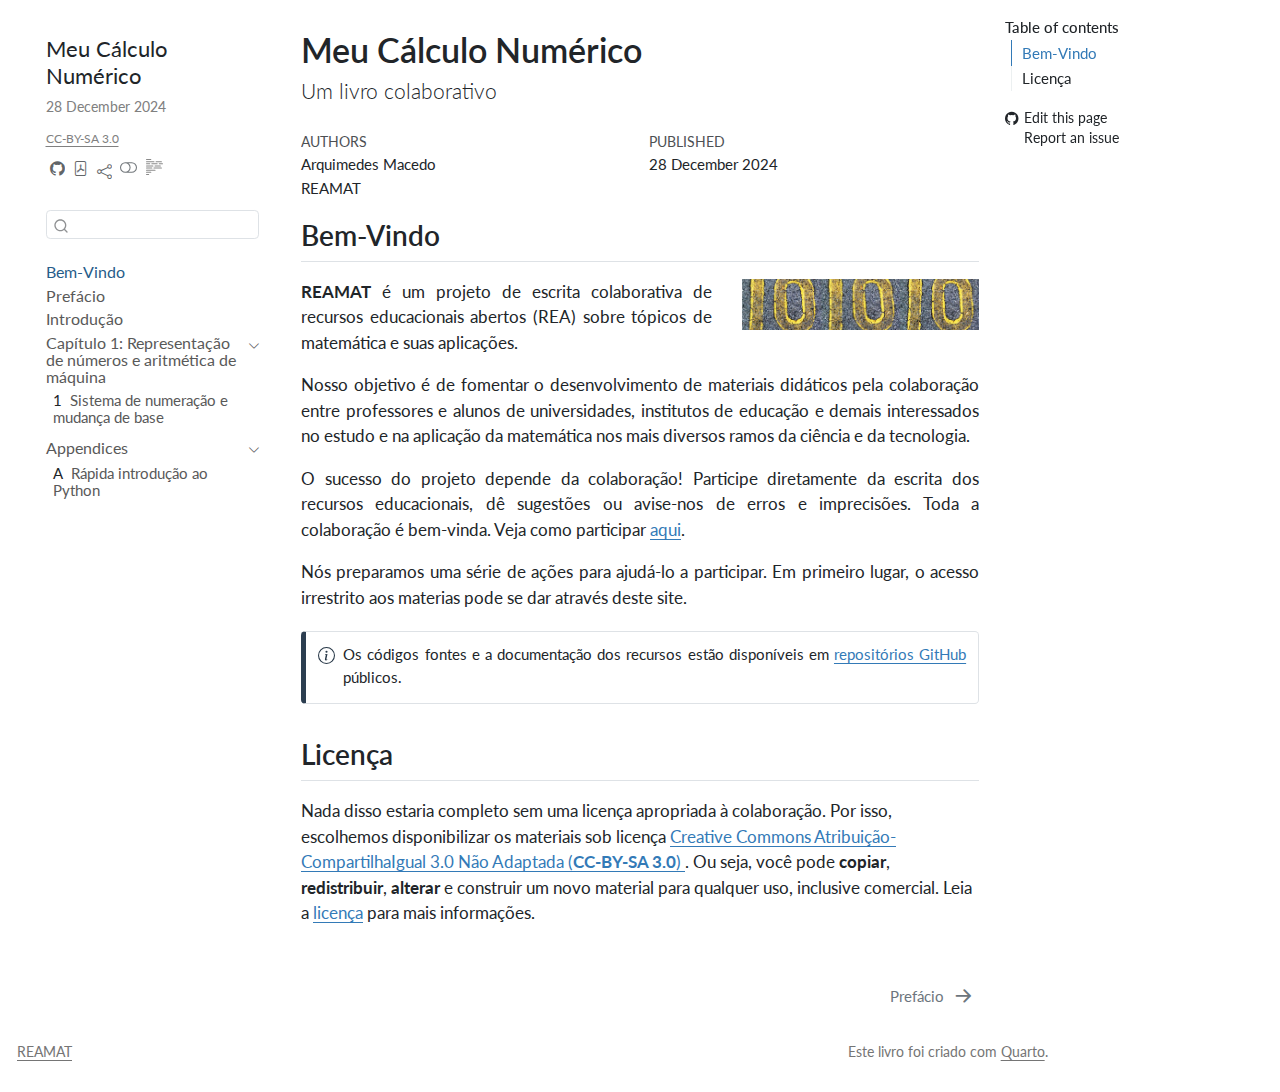
==== commit 21cdb2d7: "Built site for gh-pages" ====
--- a/index.html
+++ b/index.html
@@ -44,8 +44,8 @@
 <link href="site_libs/quarto-html/quarto-syntax-highlighting-dark-d166b450ba5a8e9f7a0ab969bf6592c1.css" rel="prefetch" class="quarto-color-scheme quarto-color-alternate" id="quarto-text-highlighting-styles">
 <script src="site_libs/bootstrap/bootstrap.min.js"></script>
 <link href="site_libs/bootstrap/bootstrap-icons.css" rel="stylesheet">
-<link href="site_libs/bootstrap/bootstrap-4f6263ad221f763a4834f521a0a25b97.min.css" rel="stylesheet" append-hash="true" class="quarto-color-scheme" id="quarto-bootstrap" data-mode="light">
-<link href="site_libs/bootstrap/bootstrap-dark-022d0653e62d99952369f70845bfc6e9.min.css" rel="prefetch" append-hash="true" class="quarto-color-scheme quarto-color-alternate" id="quarto-bootstrap" data-mode="dark">
+<link href="site_libs/bootstrap/bootstrap-747f6828a98f640ce0736befa612b8a2.min.css" rel="stylesheet" append-hash="true" class="quarto-color-scheme" id="quarto-bootstrap" data-mode="light">
+<link href="site_libs/bootstrap/bootstrap-dark-add7d06ce1cd5469bd78fb11be552c06.min.css" rel="prefetch" append-hash="true" class="quarto-color-scheme quarto-color-alternate" id="quarto-bootstrap" data-mode="dark">
 <script id="quarto-search-options" type="application/json">{
   "location": "sidebar",
   "copy-button": false,
@@ -84,7 +84,6 @@
 </script>
 
 
-<link rel="stylesheet" href="helpers/html/styles.css">
 <meta property="og:title" content="Meu Cálculo Numérico">
 <meta property="og:description" content="Um livro colaborativo">
 <meta property="og:image" content="https://www.ufrgs.br/reamat/CalculoNumerico/livro-py/main.html/jumbotron.jpg">
@@ -204,8 +203,8 @@
       <ul id="quarto-sidebar-section-2" class="collapse list-unstyled sidebar-section depth1 show">  
           <li class="sidebar-item">
   <div class="sidebar-item-container"> 
-  <a href="./apendices/a1-starting.html" class="sidebar-item-text sidebar-link">
- <span class="menu-text"><span class="chapter-number">A</span>&nbsp; <span class="chapter-title">Installing R and RStudio</span></span></a>
+  <a href="./apendices/a1-python.html" class="sidebar-item-text sidebar-link">
+ <span class="menu-text"><span class="chapter-number">A</span>&nbsp; <span class="chapter-title">Rápida introdução ao Python</span></span></a>
   </div>
 </li>
       </ul>
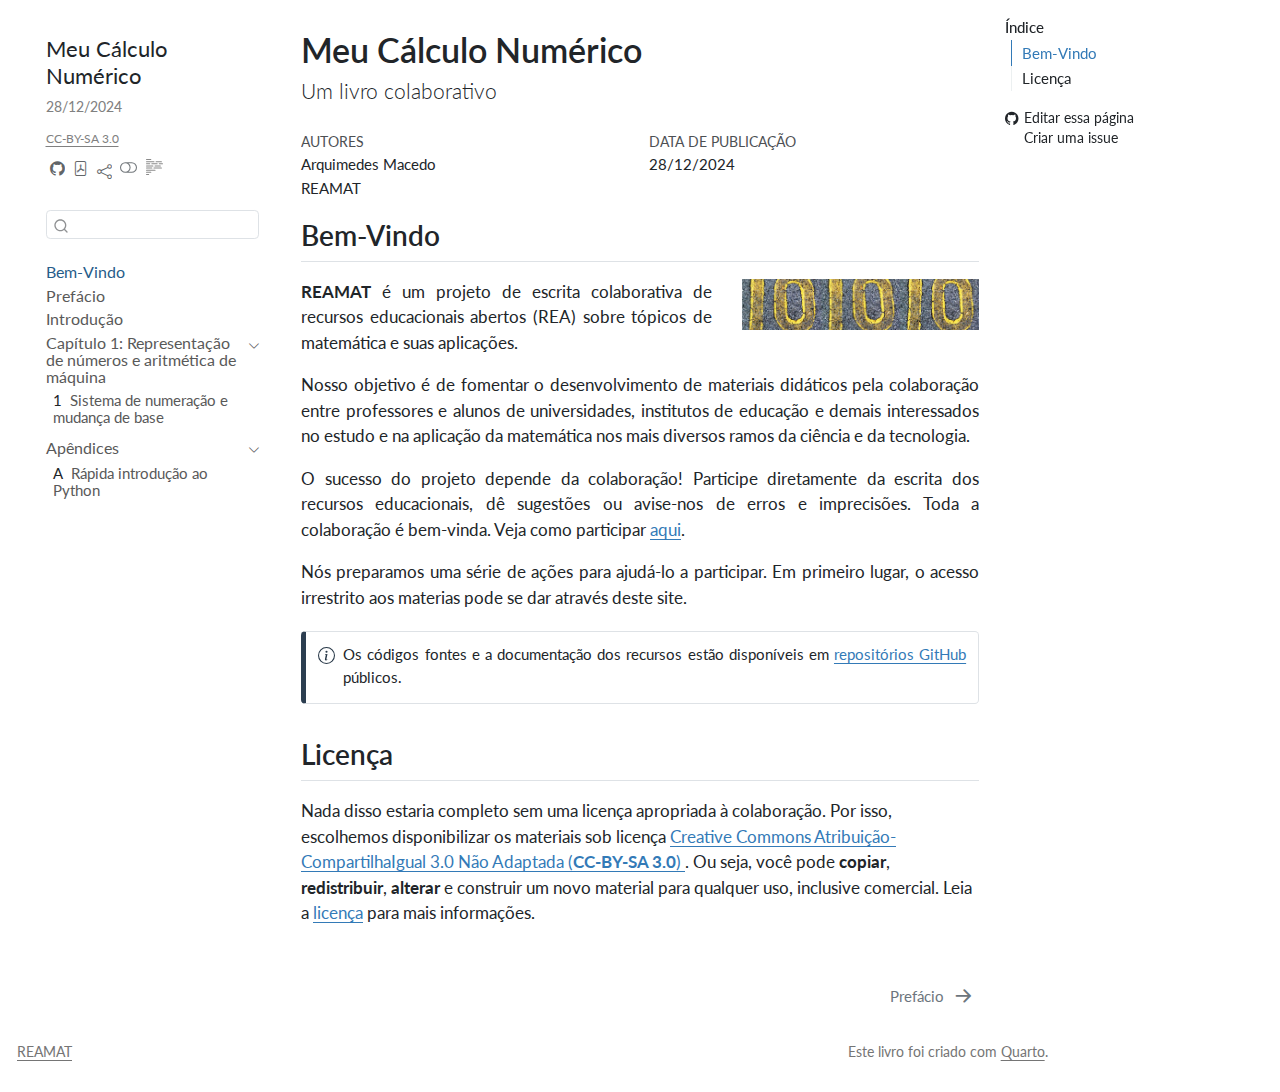
==== commit 1f5d390f: "Built site for gh-pages" ====
--- a/index.html
+++ b/index.html
@@ -8,7 +8,6 @@
 
 <meta name="author" content="Arquimedes Macedo">
 <meta name="author" content="REAMAT">
-<meta name="dcterms.date" content="2024-12-28">
 <meta name="description" content="<p>Este livro é um projeto de escrita colaborativa de recursos educacionais abertos (REA) sobre tópicos de matemática e suas aplicações.</p>">
 
 <title>Meu Cálculo Numérico</title>
@@ -60,17 +59,17 @@
   ],
   "show-item-context": false,
   "language": {
-    "search-no-results-text": "No results",
-    "search-matching-documents-text": "matching documents",
-    "search-copy-link-title": "Copy link to search",
-    "search-hide-matches-text": "Hide additional matches",
-    "search-more-match-text": "more match in this document",
-    "search-more-matches-text": "more matches in this document",
-    "search-clear-button-title": "Clear",
+    "search-no-results-text": "Nenhum resultado",
+    "search-matching-documents-text": "documentos correspondentes",
+    "search-copy-link-title": "Copiar link para a busca",
+    "search-hide-matches-text": "Esconder correspondências adicionais",
+    "search-more-match-text": "mais correspondência neste documento",
+    "search-more-matches-text": "mais correspondências neste documento",
+    "search-clear-button-title": "Limpar",
     "search-text-placeholder": "",
-    "search-detached-cancel-button-title": "Cancel",
-    "search-submit-button-title": "Submit",
-    "search-label": "Search"
+    "search-detached-cancel-button-title": "Cancelar",
+    "search-submit-button-title": "Enviar",
+    "search-label": "Procurar"
   }
 }</script>
 <script type="text/x-mathjax-config">
@@ -96,13 +95,13 @@
   <header id="quarto-header" class="headroom fixed-top">
   <nav class="quarto-secondary-nav">
     <div class="container-fluid d-flex">
-      <button type="button" class="quarto-btn-toggle btn" data-bs-toggle="collapse" role="button" data-bs-target=".quarto-sidebar-collapse-item" aria-controls="quarto-sidebar" aria-expanded="false" aria-label="Toggle sidebar navigation" onclick="if (window.quartoToggleHeadroom) { window.quartoToggleHeadroom(); }">
+      <button type="button" class="quarto-btn-toggle btn" data-bs-toggle="collapse" role="button" data-bs-target=".quarto-sidebar-collapse-item" aria-controls="quarto-sidebar" aria-expanded="false" aria-label="Alternar barra lateral" onclick="if (window.quartoToggleHeadroom) { window.quartoToggleHeadroom(); }">
         <i class="bi bi-layout-text-sidebar-reverse"></i>
       </button>
         <nav class="quarto-page-breadcrumbs" aria-label="breadcrumb"><ol class="breadcrumb"><li class="breadcrumb-item"><a href="./index.html">Bem-Vindo</a></li></ol></nav>
-        <a class="flex-grow-1" role="navigation" data-bs-toggle="collapse" data-bs-target=".quarto-sidebar-collapse-item" aria-controls="quarto-sidebar" aria-expanded="false" aria-label="Toggle sidebar navigation" onclick="if (window.quartoToggleHeadroom) { window.quartoToggleHeadroom(); }">      
+        <a class="flex-grow-1" role="navigation" data-bs-toggle="collapse" data-bs-target=".quarto-sidebar-collapse-item" aria-controls="quarto-sidebar" aria-expanded="false" aria-label="Alternar barra lateral" onclick="if (window.quartoToggleHeadroom) { window.quartoToggleHeadroom(); }">      
         </a>
-      <button type="button" class="btn quarto-search-button" aria-label="Search" onclick="window.quartoOpenSearch();">
+      <button type="button" class="btn quarto-search-button" aria-label="Procurar" onclick="window.quartoOpenSearch();">
         <i class="bi bi-search"></i>
       </button>
     </div>
@@ -114,12 +113,12 @@
   <nav id="quarto-sidebar" class="sidebar collapse collapse-horizontal quarto-sidebar-collapse-item sidebar-navigation floating overflow-auto">
     <div class="pt-lg-2 mt-2 text-left sidebar-header">
     <div class="sidebar-title mb-0 py-0">
-      <a href="./">Meu Cálculo Numérico <br> <span style="color: gray; font-size: 0.8rem;">28 December 2024</span><br> </a><a href="https://creativecommons.org/licenses/by-sa/3.0/deed.pt_BR"><span style="color: gray; font-size: 0.7rem; text-decoration: underline;">CC-BY-SA 3.0</span></a><br> 
+      <a href="./">Meu Cálculo Numérico <br> <span style="color: gray; font-size: 0.8rem;">28/12/2024</span><br> </a><a href="https://creativecommons.org/licenses/by-sa/3.0/deed.pt_BR"><span style="color: gray; font-size: 0.7rem; text-decoration: underline;">CC-BY-SA 3.0</span></a><br> 
         <div class="sidebar-tools-main tools-wide">
-    <a href="https://github.com/Ar-Kan/meu-calculo-numerico" title="Source Code" class="quarto-navigation-tool px-1" aria-label="Source Code"><i class="bi bi-github"></i></a>
-    <a href="./Meu-Cálculo-Numérico.pdf" title="Download PDF" class="quarto-navigation-tool px-1" aria-label="Download PDF"><i class="bi bi-file-pdf"></i></a>
+    <a href="https://github.com/Ar-Kan/meu-calculo-numerico" title="Código fonte" class="quarto-navigation-tool px-1" aria-label="Código fonte"><i class="bi bi-github"></i></a>
+    <a href="./Meu-Cálculo-Numérico.pdf" title="Baixar PDF" class="quarto-navigation-tool px-1" aria-label="Baixar PDF"><i class="bi bi-file-pdf"></i></a>
     <div class="dropdown">
-      <a href="" title="Share" id="quarto-navigation-tool-dropdown-0" class="quarto-navigation-tool dropdown-toggle px-1" data-bs-toggle="dropdown" aria-expanded="false" role="link" aria-label="Share"><i class="bi bi-share"></i></a>
+      <a href="" title="Compartilhar" id="quarto-navigation-tool-dropdown-0" class="quarto-navigation-tool dropdown-toggle px-1" data-bs-toggle="dropdown" aria-expanded="false" role="link" aria-label="Compartilhar"><i class="bi bi-share"></i></a>
       <ul class="dropdown-menu" aria-labelledby="quarto-navigation-tool-dropdown-0">
           <li>
             <a class="dropdown-item sidebar-tools-main-item" href="https://twitter.com/intent/tweet?url=|url|">
@@ -141,8 +140,8 @@
           </li>
       </ul>
     </div>
-  <a href="" class="quarto-color-scheme-toggle quarto-navigation-tool  px-1" onclick="window.quartoToggleColorScheme(); return false;" title="Toggle dark mode"><i class="bi"></i></a>
-  <a href="" class="quarto-reader-toggle quarto-navigation-tool px-1" onclick="window.quartoToggleReader(); return false;" title="Toggle reader mode">
+  <a href="" class="quarto-color-scheme-toggle quarto-navigation-tool  px-1" onclick="window.quartoToggleColorScheme(); return false;" title="Alternar modo escuro"><i class="bi"></i></a>
+  <a href="" class="quarto-reader-toggle quarto-navigation-tool px-1" onclick="window.quartoToggleReader(); return false;" title="Alternar modo de leitor">
   <div class="quarto-reader-toggle-btn">
   <i class="bi"></i>
   </div>
@@ -152,7 +151,7 @@
       </div>
         <div class="mt-2 flex-shrink-0 align-items-center">
         <div class="sidebar-search">
-        <div id="quarto-search" class="" title="Search"></div>
+        <div id="quarto-search" class="" title="Procurar"></div>
         </div>
         </div>
     <div class="sidebar-menu-container"> 
@@ -179,7 +178,7 @@
       <div class="sidebar-item-container"> 
             <a href="./capitulos/01_aritmetica/00_capitulo.html" class="sidebar-item-text sidebar-link">
  <span class="menu-text">Capítulo 1: Representação de números e aritmética de máquina</span></a>
-          <a class="sidebar-item-toggle text-start" data-bs-toggle="collapse" data-bs-target="#quarto-sidebar-section-1" role="navigation" aria-expanded="true" aria-label="Toggle section">
+          <a class="sidebar-item-toggle text-start" data-bs-toggle="collapse" data-bs-target="#quarto-sidebar-section-1" role="navigation" aria-expanded="true" aria-label="Alternar seção">
             <i class="bi bi-chevron-right ms-2"></i>
           </a> 
       </div>
@@ -195,8 +194,8 @@
         <li class="sidebar-item sidebar-item-section">
       <div class="sidebar-item-container"> 
             <a class="sidebar-item-text sidebar-link text-start" data-bs-toggle="collapse" data-bs-target="#quarto-sidebar-section-2" role="navigation" aria-expanded="true">
- <span class="menu-text">Appendices</span></a>
-          <a class="sidebar-item-toggle text-start" data-bs-toggle="collapse" data-bs-target="#quarto-sidebar-section-2" role="navigation" aria-expanded="true" aria-label="Toggle section">
+ <span class="menu-text">Apêndices</span></a>
+          <a class="sidebar-item-toggle text-start" data-bs-toggle="collapse" data-bs-target="#quarto-sidebar-section-2" role="navigation" aria-expanded="true" aria-label="Alternar seção">
             <i class="bi bi-chevron-right ms-2"></i>
           </a> 
       </div>
@@ -216,13 +215,13 @@
 <!-- margin-sidebar -->
     <div id="quarto-margin-sidebar" class="sidebar margin-sidebar">
         <nav id="TOC" role="doc-toc" class="toc-active" data-toc-expanded="99">
-    <h2 id="toc-title">Table of contents</h2>
+    <h2 id="toc-title">Índice</h2>
    
   <ul>
   <li><a href="#bem-vindo" id="toc-bem-vindo" class="nav-link active" data-scroll-target="#bem-vindo">Bem-Vindo</a></li>
   <li><a href="#licença" id="toc-licença" class="nav-link" data-scroll-target="#licença">Licença</a></li>
   </ul>
-<div class="toc-actions"><ul><li><a href="https://github.com/Ar-Kan/meu-calculo-numerico/edit/master/index.qmd" class="toc-action"><i class="bi bi-github"></i>Edit this page</a></li><li><a href="https://github.com/Ar-Kan/meu-calculo-numerico/issues/new" class="toc-action"><i class="bi empty"></i>Report an issue</a></li></ul></div></nav>
+<div class="toc-actions"><ul><li><a href="https://github.com/Ar-Kan/meu-calculo-numerico/edit/master/index.qmd" class="toc-action"><i class="bi bi-github"></i>Editar essa página</a></li><li><a href="https://github.com/Ar-Kan/meu-calculo-numerico/issues/new" class="toc-action"><i class="bi empty"></i>Criar uma issue</a></li></ul></div></nav>
     </div>
 <!-- main -->
 <main class="content" id="quarto-document-content">
@@ -238,7 +237,7 @@
 <div class="quarto-title-meta">
 
     <div>
-    <div class="quarto-title-meta-heading">Authors</div>
+    <div class="quarto-title-meta-heading">Autores</div>
     <div class="quarto-title-meta-contents">
              <p>Arquimedes Macedo </p>
              <p>REAMAT </p>
@@ -246,9 +245,9 @@
   </div>
     
     <div>
-    <div class="quarto-title-meta-heading">Published</div>
+    <div class="quarto-title-meta-heading">Data de Publicação</div>
     <div class="quarto-title-meta-contents">
-      <p class="date">28 December 2024</p>
+      <p class="date">28/12/2024</p>
     </div>
   </div>
   
@@ -474,12 +473,12 @@
     // flash "checked"
     button.classList.add('code-copy-button-checked');
     var currentTitle = button.getAttribute("title");
-    button.setAttribute("title", "Copied!");
+    button.setAttribute("title", "Copiada");
     let tooltip;
     if (window.bootstrap) {
       button.setAttribute("data-bs-toggle", "tooltip");
       button.setAttribute("data-bs-placement", "left");
-      button.setAttribute("data-bs-title", "Copied!");
+      button.setAttribute("data-bs-title", "Copiada");
       tooltip = new bootstrap.Tooltip(button, 
         { trigger: "manual", 
           customClass: "code-copy-button-tooltip",
@@ -870,7 +869,7 @@
 </div>   
     <div class="nav-footer-center">
       &nbsp;
-    <div class="toc-actions d-sm-block d-md-none"><ul><li><a href="https://github.com/Ar-Kan/meu-calculo-numerico/edit/master/index.qmd" class="toc-action"><i class="bi bi-github"></i>Edit this page</a></li><li><a href="https://github.com/Ar-Kan/meu-calculo-numerico/issues/new" class="toc-action"><i class="bi empty"></i>Report an issue</a></li></ul></div></div>
+    <div class="toc-actions d-sm-block d-md-none"><ul><li><a href="https://github.com/Ar-Kan/meu-calculo-numerico/edit/master/index.qmd" class="toc-action"><i class="bi bi-github"></i>Editar essa página</a></li><li><a href="https://github.com/Ar-Kan/meu-calculo-numerico/issues/new" class="toc-action"><i class="bi empty"></i>Criar uma issue</a></li></ul></div></div>
     <div class="nav-footer-right">
 <p>Este livro foi criado com <a href="https://quarto.org/">Quarto</a>.</p>
 </div>
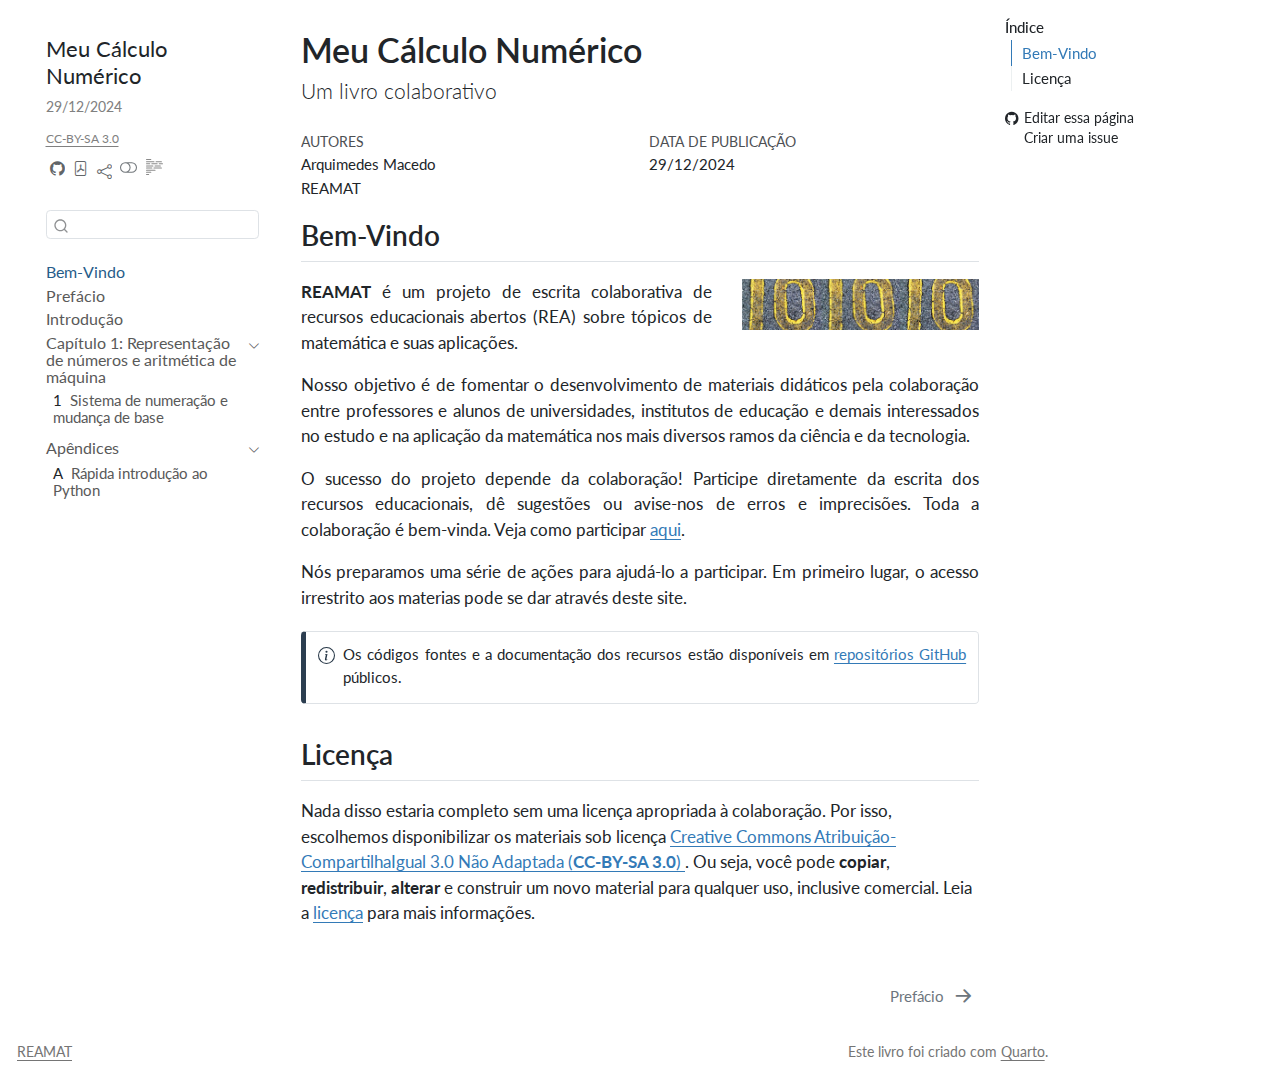
==== commit 88f142cf: "Built site for gh-pages" ====
--- a/index.html
+++ b/index.html
@@ -72,20 +72,15 @@
     "search-label": "Procurar"
   }
 }</script>
-<script type="text/x-mathjax-config">
-  MathJax.Hub.Config({
-    tex2jax: {
-      inlineMath: [ ['$','$'], ["\\(","\\)"] ],
-      displayMath: [ ['S$','S$'], ["\\[","\\]"] ]
-      processEscapes: true
-    }
-  });
+<script type="text/javascript">
+  document.documentElement.setAttribute("lang", "pt-BR");
+  document.documentElement.setAttribute("xml:lang", "pt-BR");
 </script>
 
 
 <meta property="og:title" content="Meu Cálculo Numérico">
 <meta property="og:description" content="Um livro colaborativo">
-<meta property="og:image" content="https://www.ufrgs.br/reamat/CalculoNumerico/livro-py/main.html/jumbotron.jpg">
+<meta property="og:image" content="https://ar-kan.github.io/meu-calculo-numerico/jumbotron.jpg">
 <meta property="og:site_name" content="Meu Cálculo Numérico">
 </head>
 
@@ -113,7 +108,7 @@
   <nav id="quarto-sidebar" class="sidebar collapse collapse-horizontal quarto-sidebar-collapse-item sidebar-navigation floating overflow-auto">
     <div class="pt-lg-2 mt-2 text-left sidebar-header">
     <div class="sidebar-title mb-0 py-0">
-      <a href="./">Meu Cálculo Numérico <br> <span style="color: gray; font-size: 0.8rem;">28/12/2024</span><br> </a><a href="https://creativecommons.org/licenses/by-sa/3.0/deed.pt_BR"><span style="color: gray; font-size: 0.7rem; text-decoration: underline;">CC-BY-SA 3.0</span></a><br> 
+      <a href="./">Meu Cálculo Numérico <br> <span style="color: gray; font-size: 0.8rem;">29/12/2024</span> <br> </a><a href="https://creativecommons.org/licenses/by-sa/3.0/deed.pt_BR"><span style="color: gray; font-size: 0.7rem; text-decoration: underline;">CC-BY-SA 3.0</span></a><br> 
         <div class="sidebar-tools-main tools-wide">
     <a href="https://github.com/Ar-Kan/meu-calculo-numerico" title="Código fonte" class="quarto-navigation-tool px-1" aria-label="Código fonte"><i class="bi bi-github"></i></a>
     <a href="./Meu-Cálculo-Numérico.pdf" title="Baixar PDF" class="quarto-navigation-tool px-1" aria-label="Baixar PDF"><i class="bi bi-file-pdf"></i></a>
@@ -247,7 +242,7 @@
     <div>
     <div class="quarto-title-meta-heading">Data de Publicação</div>
     <div class="quarto-title-meta-contents">
-      <p class="date">28/12/2024</p>
+      <p class="date">29/12/2024</p>
     </div>
   </div>
   
@@ -520,7 +515,7 @@
   }
     var localhostRegex = new RegExp(/^(?:http|https):\/\/localhost\:?[0-9]*\//);
     var mailtoRegex = new RegExp(/^mailto:/);
-      var filterRegex = new RegExp("https:\/\/www\.ufrgs\.br\/reamat\/CalculoNumerico\/livro-py\/main\.html");
+      var filterRegex = new RegExp("https:\/\/ar-kan\.github\.io\/meu-calculo-numerico\/");
     var isInternal = (href) => {
         return filterRegex.test(href) || localhostRegex.test(href) || mailtoRegex.test(href);
     }
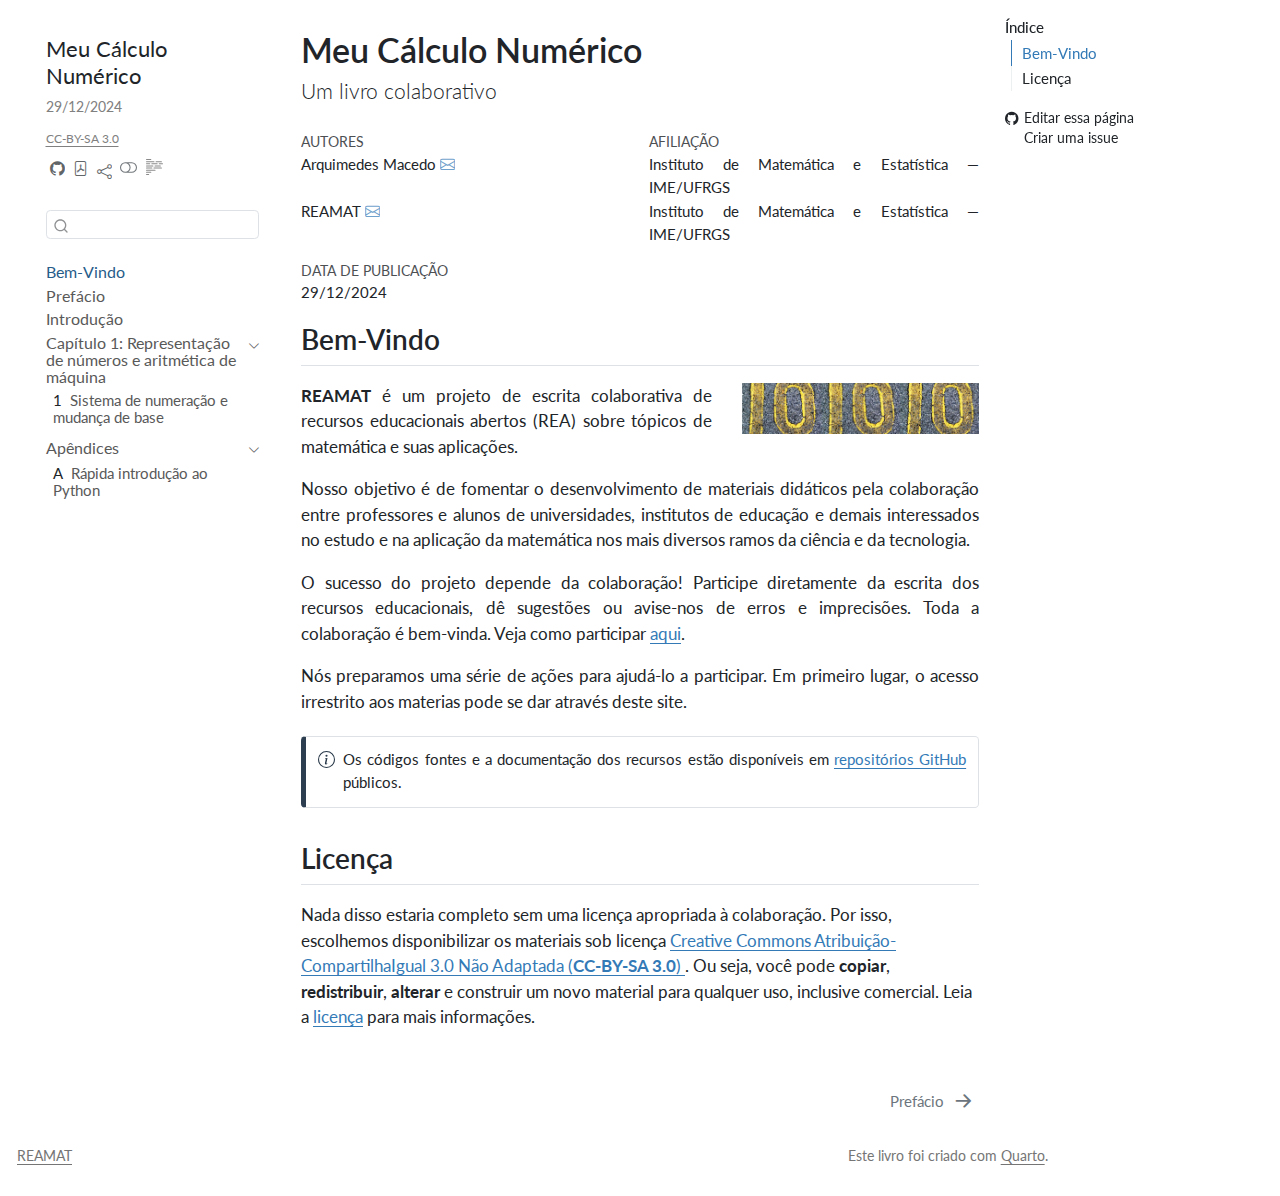
==== commit a46812c1: "Built site for gh-pages" ====
--- a/index.html
+++ b/index.html
@@ -228,17 +228,31 @@
 </div>
 
 
+<div class="quarto-title-meta-author">
+  <div class="quarto-title-meta-heading">Autores</div>
+  <div class="quarto-title-meta-heading">Afiliação</div>
+  
+    <div class="quarto-title-meta-contents">
+    <p class="author">Arquimedes Macedo <a href="mailto:arquimedes.macedo@ufrgs.br" class="quarto-title-author-email"><i class="bi bi-envelope"></i></a> </p>
+  </div>
+  <div class="quarto-title-meta-contents">
+        <p class="affiliation">
+            Instituto de Matemática e Estatística — IME/UFRGS
+          </p>
+      </div>
+    <div class="quarto-title-meta-contents">
+    <p class="author">REAMAT <a href="mailto:ime@ufrgs.br" class="quarto-title-author-email"><i class="bi bi-envelope"></i></a> </p>
+  </div>
+  <div class="quarto-title-meta-contents">
+        <p class="affiliation">
+            Instituto de Matemática e Estatística — IME/UFRGS
+          </p>
+      </div>
+  </div>
 
 <div class="quarto-title-meta">
 
-    <div>
-    <div class="quarto-title-meta-heading">Autores</div>
-    <div class="quarto-title-meta-contents">
-             <p>Arquimedes Macedo </p>
-             <p>REAMAT </p>
-          </div>
-  </div>
-    
+      
     <div>
     <div class="quarto-title-meta-heading">Data de Publicação</div>
     <div class="quarto-title-meta-contents">
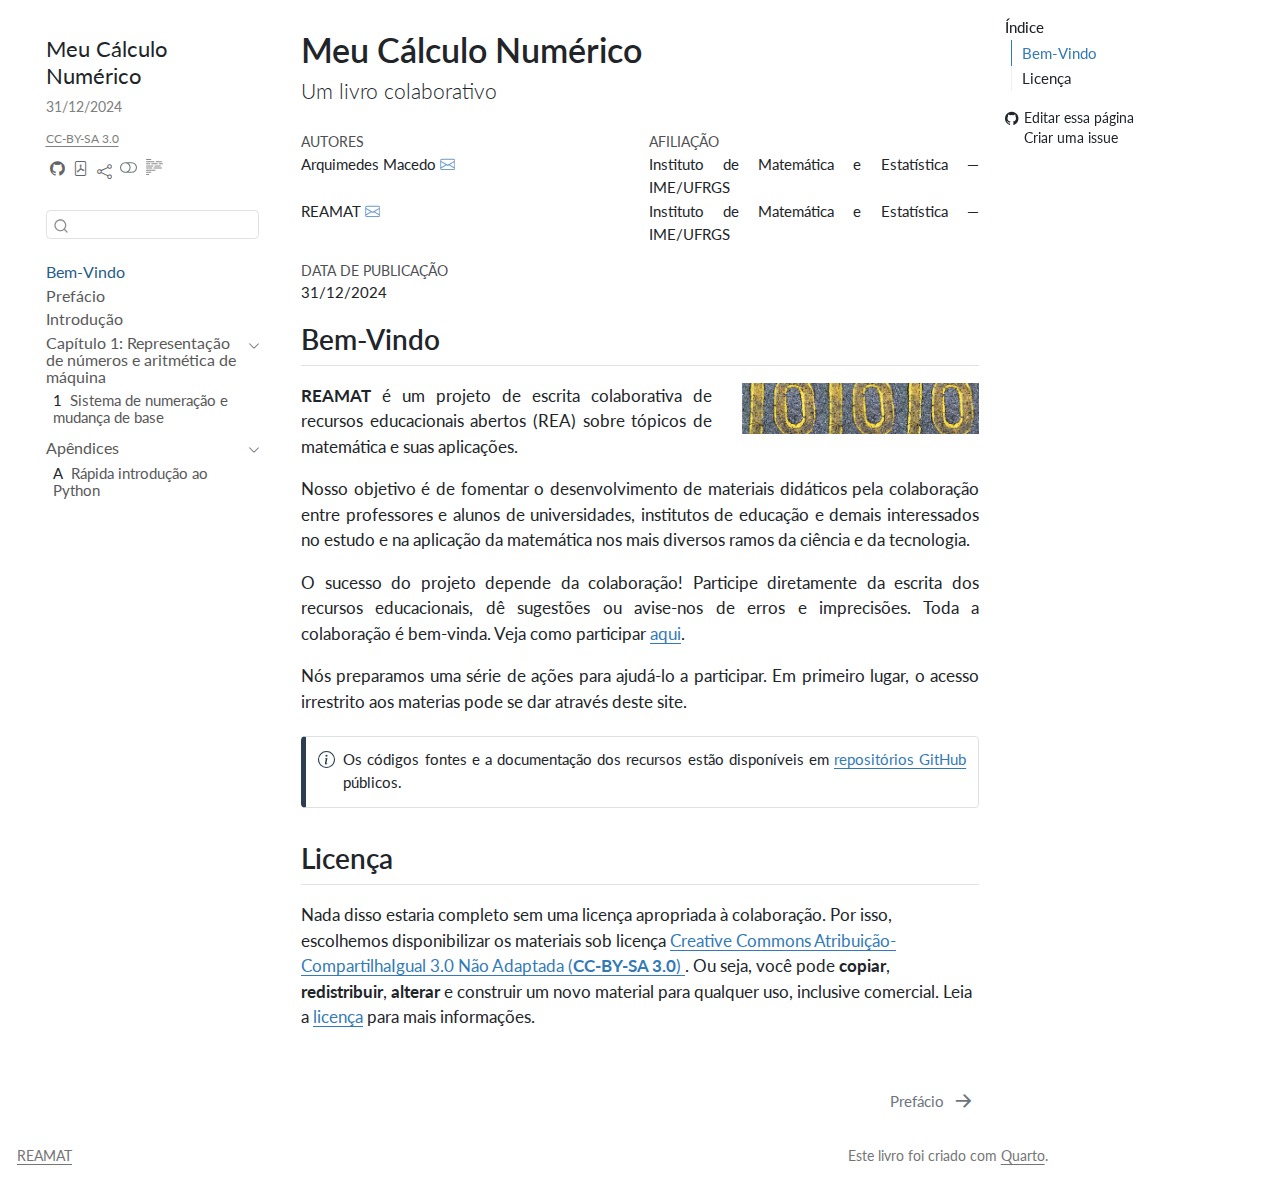
==== commit 57f3b631: "Built site for gh-pages" ====
--- a/index.html
+++ b/index.html
@@ -43,8 +43,8 @@
 <link href="site_libs/quarto-html/quarto-syntax-highlighting-dark-d166b450ba5a8e9f7a0ab969bf6592c1.css" rel="prefetch" class="quarto-color-scheme quarto-color-alternate" id="quarto-text-highlighting-styles">
 <script src="site_libs/bootstrap/bootstrap.min.js"></script>
 <link href="site_libs/bootstrap/bootstrap-icons.css" rel="stylesheet">
-<link href="site_libs/bootstrap/bootstrap-747f6828a98f640ce0736befa612b8a2.min.css" rel="stylesheet" append-hash="true" class="quarto-color-scheme" id="quarto-bootstrap" data-mode="light">
-<link href="site_libs/bootstrap/bootstrap-dark-add7d06ce1cd5469bd78fb11be552c06.min.css" rel="prefetch" append-hash="true" class="quarto-color-scheme quarto-color-alternate" id="quarto-bootstrap" data-mode="dark">
+<link href="site_libs/bootstrap/bootstrap-fc2dc880086b72f8dd691f704075bc86.min.css" rel="stylesheet" append-hash="true" class="quarto-color-scheme" id="quarto-bootstrap" data-mode="light">
+<link href="site_libs/bootstrap/bootstrap-dark-f1421f3ead4330852bc0dfcfc4d91cf7.min.css" rel="prefetch" append-hash="true" class="quarto-color-scheme quarto-color-alternate" id="quarto-bootstrap" data-mode="dark">
 <script id="quarto-search-options" type="application/json">{
   "location": "sidebar",
   "copy-button": false,
@@ -108,7 +108,7 @@
   <nav id="quarto-sidebar" class="sidebar collapse collapse-horizontal quarto-sidebar-collapse-item sidebar-navigation floating overflow-auto">
     <div class="pt-lg-2 mt-2 text-left sidebar-header">
     <div class="sidebar-title mb-0 py-0">
-      <a href="./">Meu Cálculo Numérico <br> <span style="color: gray; font-size: 0.8rem;">29/12/2024</span> <br> </a><a href="https://creativecommons.org/licenses/by-sa/3.0/deed.pt_BR"><span style="color: gray; font-size: 0.7rem; text-decoration: underline;">CC-BY-SA 3.0</span></a><br> 
+      <a href="./">Meu Cálculo Numérico <br> <span style="color: gray; font-size: 0.8rem;">31/12/2024</span> <br> </a><a href="https://creativecommons.org/licenses/by-sa/3.0/deed.pt_BR"><span style="color: gray; font-size: 0.7rem; text-decoration: underline;">CC-BY-SA 3.0</span></a><br> 
         <div class="sidebar-tools-main tools-wide">
     <a href="https://github.com/Ar-Kan/meu-calculo-numerico" title="Código fonte" class="quarto-navigation-tool px-1" aria-label="Código fonte"><i class="bi bi-github"></i></a>
     <a href="./Meu-Cálculo-Numérico.pdf" title="Baixar PDF" class="quarto-navigation-tool px-1" aria-label="Baixar PDF"><i class="bi bi-file-pdf"></i></a>
@@ -256,7 +256,7 @@
     <div>
     <div class="quarto-title-meta-heading">Data de Publicação</div>
     <div class="quarto-title-meta-contents">
-      <p class="date">29/12/2024</p>
+      <p class="date">31/12/2024</p>
     </div>
   </div>
   
